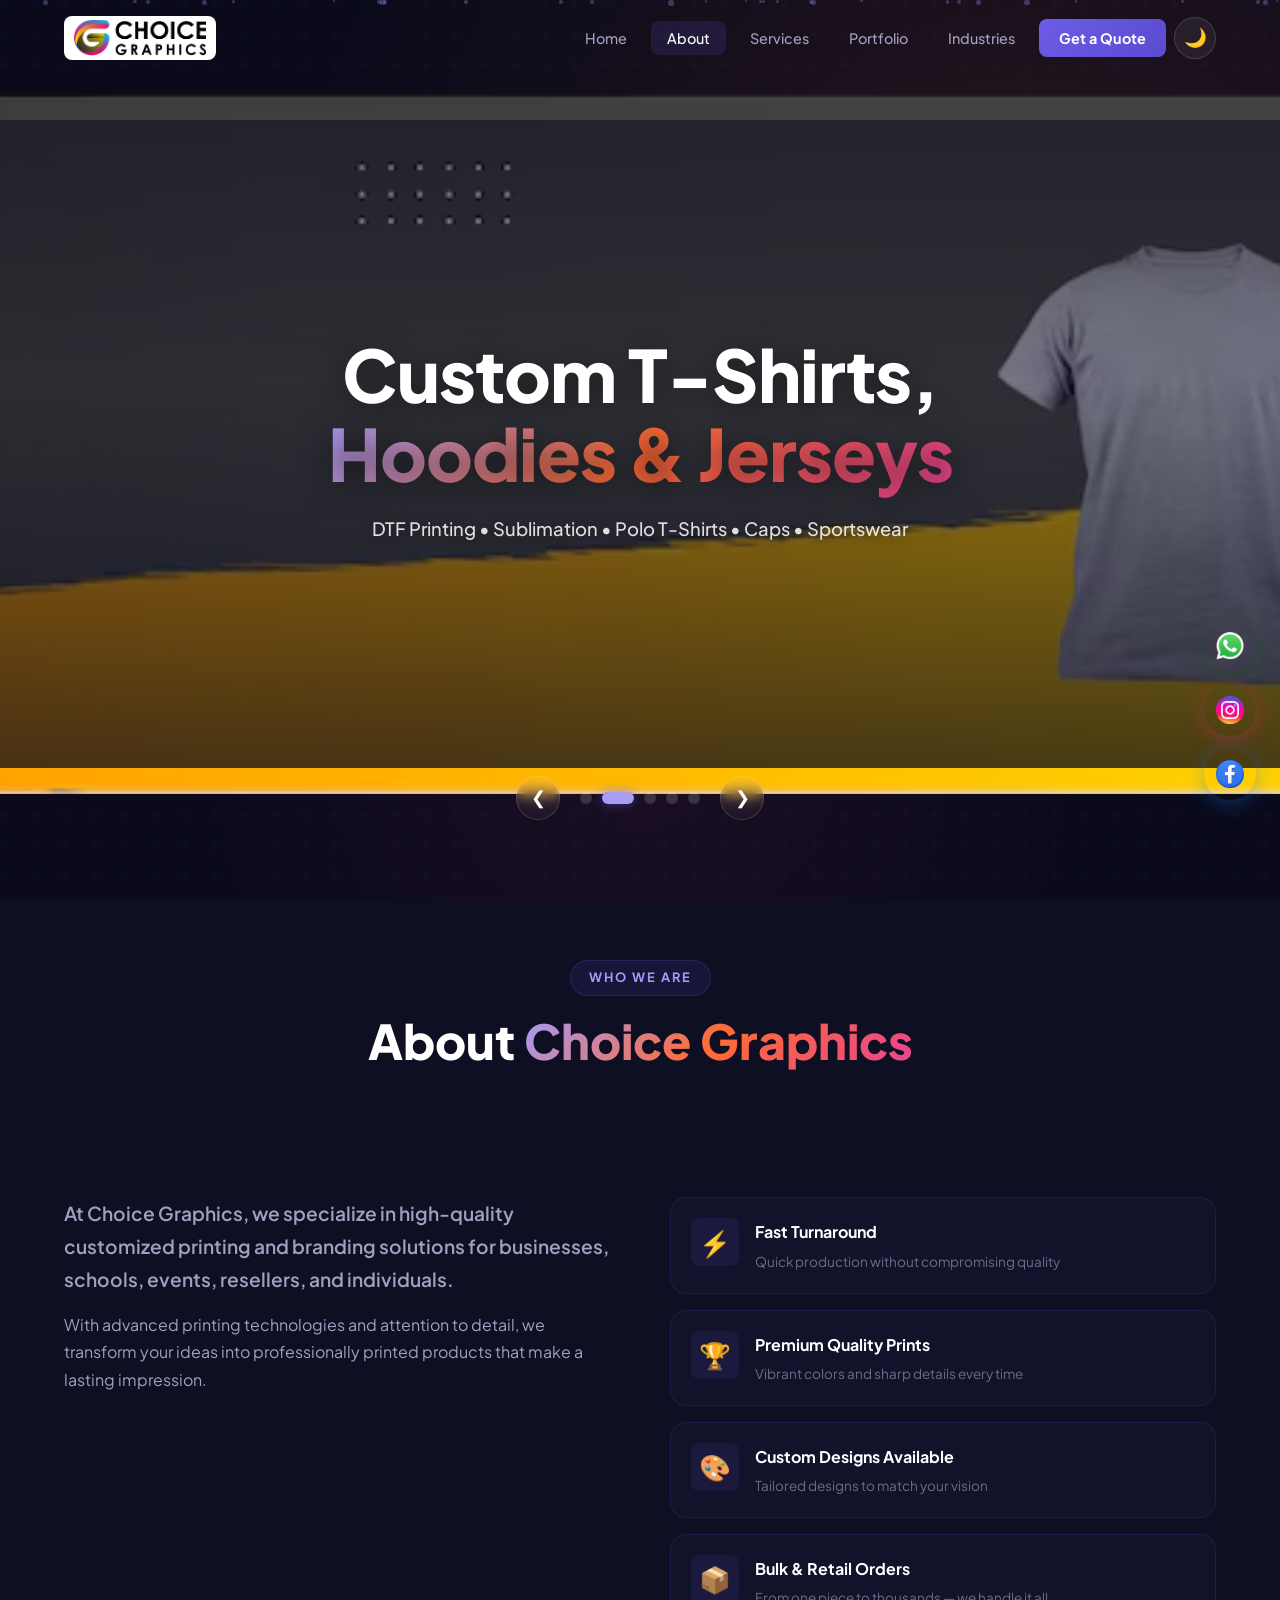
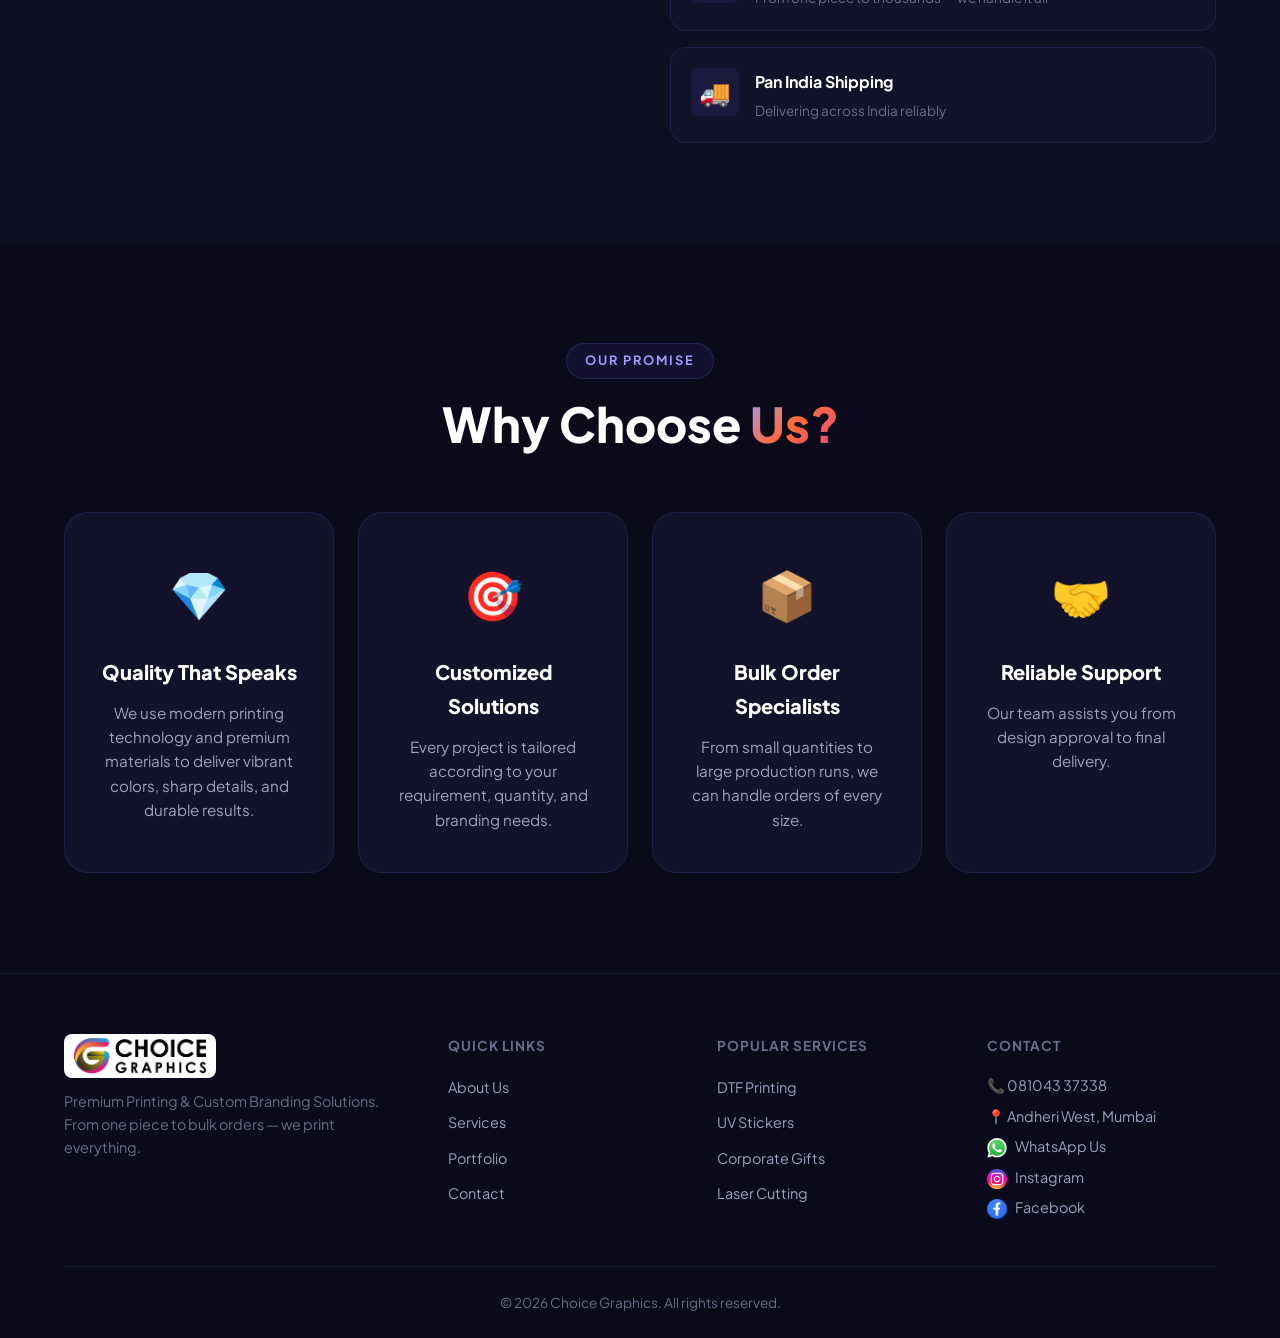
==== about.html @ 0585a05b "Convert to multi-page website with unified hero slider" ====
<!DOCTYPE html>
<html lang="en">
<head>
  <meta charset="UTF-8" />
  <meta name="viewport" content="width=device-width, initial-scale=1.0" />
  <title>About Us — Choice Graphics</title>
  <link rel="icon" href="favicon.png" type="image/png" />
  <link rel="stylesheet" href="styles.css" />
  <link rel="preconnect" href="https://fonts.googleapis.com" />
  <link rel="preconnect" href="https://fonts.gstatic.com" crossorigin />
  <link href="https://fonts.googleapis.com/css2?family=Inter:wght@400;500;600;700;800;900&family=Plus+Jakarta+Sans:wght@400;500;600;700;800&display=swap" rel="stylesheet" />
  <link rel="stylesheet" href="https://cdnjs.cloudflare.com/ajax/libs/font-awesome/6.5.0/css/all.min.css" />
</head>
<body>
  <!-- Navbar -->
  <nav class="navbar" id="navbar">
    <div class="container navbar-inner">
      <a href="index.html" class="logo">
        <img src="logo.png" alt="Choice Graphics" class="logo-img" />
      </a>
      <button class="mobile-toggle" id="mobileToggle" aria-label="Toggle navigation">
        <span></span><span></span><span></span>
      </button>
      <ul class="nav-links" id="navLinks">
        <li><a href="index.html">Home</a></li>
        <li><a href="about.html" class="active">About</a></li>
        <li><a href="services.html">Services</a></li>
        <li><a href="portfolio.html">Portfolio</a></li>
        <li><a href="industries.html">Industries</a></li>
        <li><a href="contact.html" class="nav-cta">Get a Quote</a></li>
        <li>
          <button class="theme-toggle" id="themeToggle" aria-label="Toggle light/dark mode">
            <span class="theme-icon-dark">🌙</span>
            <span class="theme-icon-light">☀️</span>
          </button>
        </li>
      </ul>
    </div>
  </nav>

  <!-- Hero Section (Same as Home) -->
  <section class="hero" id="hero">
    <div class="hero-bg-overlay"></div>
    <div class="hero-particles" id="heroParticles"></div>
    <div class="hero-slider" id="heroSlider">
      <div class="hero-slide" data-slide="0">
        <img src="gallery/slide1.png" alt="Premium Printing Solutions" class="slide-image" />
        <div class="slide-overlay"></div>
        <div class="container hero-content">
          <h1 class="hero-title">Premium Printing &<br /><span class="gradient-text">Custom Branding Solutions</span></h1>
          <p class="hero-subtitle">DTF • Sublimation • UV Printing • Stickers • Laser Cutting • Corporate Gifts</p>
        </div>
      </div>
      <div class="hero-slide active" data-slide="1">
        <img src="gallery/slide2.png" alt="Custom T-Shirt Printing" class="slide-image" />
        <div class="slide-overlay"></div>
        <div class="container hero-content">
          <h1 class="hero-title">Custom T-Shirts,<br /><span class="gradient-text">Hoodies & Jerseys</span></h1>
          <p class="hero-subtitle">DTF Printing • Sublimation • Polo T-Shirts • Caps • Sportswear</p>
        </div>
      </div>
      <div class="hero-slide" data-slide="2">
        <img src="gallery/slide3.png" alt="UV Stickers & Labels" class="slide-image" />
        <div class="slide-overlay"></div>
        <div class="container hero-content">
          <h1 class="hero-title">UV Stickers &<br /><span class="gradient-text">Product Labels</span></h1>
          <p class="hero-subtitle">Die Cut Stickers • Branding Stickers • Waterproof • Custom Shapes</p>
        </div>
      </div>
      <div class="hero-slide" data-slide="3">
        <img src="gallery/slide4.webp" alt="Corporate Gifting" class="slide-image" />
        <div class="slide-overlay"></div>
        <div class="container hero-content">
          <h1 class="hero-title">Customized Gifts &<br /><span class="gradient-text">Promotional Products</span></h1>
          <p class="hero-subtitle">Mugs • Keychains • Photo Frames • Corporate Gifts • Personalized Items</p>
        </div>
      </div>
      <div class="hero-slide" data-slide="4">
        <img src="gallery/slide5.jpg" alt="Laser Cutting & UV Printing" class="slide-image" />
        <div class="slide-overlay"></div>
        <div class="container hero-content">
          <h1 class="hero-title">Laser Cutting &<br /><span class="gradient-text">UV Printing</span></h1>
          <p class="hero-subtitle">Acrylic Products • Name Plates • Mobile Covers • Corporate Awards</p>
        </div>
      </div>
    </div>
    <div class="hero-slider-controls">
      <button class="slider-arrow slider-prev" id="sliderPrev" aria-label="Previous slide">&#10094;</button>
      <div class="slider-dots" id="sliderDots">
        <button class="slider-dot" data-index="0"></button>
        <button class="slider-dot active" data-index="1"></button>
        <button class="slider-dot" data-index="2"></button>
        <button class="slider-dot" data-index="3"></button>
        <button class="slider-dot" data-index="4"></button>
      </div>
      <button class="slider-arrow slider-next" id="sliderNext" aria-label="Next slide">&#10095;</button>
    </div>

  </section>

  <!-- Page Title -->
  <section class="page-title-section">
    <div class="container">
      <span class="section-tag">Who We Are</span>
      <h2 class="section-title">About <span class="gradient-text">Choice Graphics</span></h2>
    </div>
  </section>

  <!-- About Section -->
  <section class="about" id="about">
    <div class="container">
      <div class="about-grid">
        <div class="about-text">
          <p class="about-lead">
            At Choice Graphics, we specialize in high-quality customized printing and branding solutions for businesses, schools, events, resellers, and individuals.
          </p>
          <p>
            With advanced printing technologies and attention to detail, we transform your ideas into professionally printed products that make a lasting impression.
          </p>
        </div>
        <div class="about-features">
          <div class="feature-card">
            <div class="feature-icon">⚡</div>
            <div>
              <h4>Fast Turnaround</h4>
              <p>Quick production without compromising quality</p>
            </div>
          </div>
          <div class="feature-card">
            <div class="feature-icon">🏆</div>
            <div>
              <h4>Premium Quality Prints</h4>
              <p>Vibrant colors and sharp details every time</p>
            </div>
          </div>
          <div class="feature-card">
            <div class="feature-icon">🎨</div>
            <div>
              <h4>Custom Designs Available</h4>
              <p>Tailored designs to match your vision</p>
            </div>
          </div>
          <div class="feature-card">
            <div class="feature-icon">📦</div>
            <div>
              <h4>Bulk & Retail Orders</h4>
              <p>From one piece to thousands — we handle it all</p>
            </div>
          </div>
          <div class="feature-card">
            <div class="feature-icon">🚚</div>
            <div>
              <h4>Pan India Shipping</h4>
              <p>Delivering across India reliably</p>
            </div>
          </div>
        </div>
      </div>
    </div>
  </section>

  <!-- Why Choose Us Section -->
  <section class="why-choose" id="whychoose">
    <div class="container">
      <div class="section-header">
        <span class="section-tag">Our Promise</span>
        <h2 class="section-title">Why Choose <span class="gradient-text">Us?</span></h2>
      </div>
      <div class="why-grid">
        <div class="why-card">
          <div class="why-icon">💎</div>
          <h3>Quality That Speaks</h3>
          <p>We use modern printing technology and premium materials to deliver vibrant colors, sharp details, and durable results.</p>
        </div>
        <div class="why-card">
          <div class="why-icon">🎯</div>
          <h3>Customized Solutions</h3>
          <p>Every project is tailored according to your requirement, quantity, and branding needs.</p>
        </div>
        <div class="why-card">
          <div class="why-icon">📦</div>
          <h3>Bulk Order Specialists</h3>
          <p>From small quantities to large production runs, we can handle orders of every size.</p>
        </div>
        <div class="why-card">
          <div class="why-icon">🤝</div>
          <h3>Reliable Support</h3>
          <p>Our team assists you from design approval to final delivery.</p>
        </div>
      </div>
    </div>
  </section>

  <!-- Footer -->
  <footer class="footer">
    <div class="container">
      <div class="footer-grid">
        <div class="footer-brand">
          <a href="index.html" class="logo">
            <img src="logo.png" alt="Choice Graphics" class="logo-img" />
          </a>
          <p>Premium Printing & Custom Branding Solutions. From one piece to bulk orders — we print everything.</p>
        </div>
        <div class="footer-links">
          <h4>Quick Links</h4>
          <ul>
            <li><a href="about.html">About Us</a></li>
            <li><a href="services.html">Services</a></li>
            <li><a href="portfolio.html">Portfolio</a></li>
            <li><a href="contact.html">Contact</a></li>
          </ul>
        </div>
        <div class="footer-links">
          <h4>Popular Services</h4>
          <ul>
            <li><a href="services.html">DTF Printing</a></li>
            <li><a href="services.html">UV Stickers</a></li>
            <li><a href="services.html">Corporate Gifts</a></li>
            <li><a href="services.html">Laser Cutting</a></li>
          </ul>
        </div>
        <div class="footer-contact">
          <h4>Contact</h4>
          <p>📞 <a href="tel:08104337338">081043 37338</a></p>
          <p>📍 Andheri West, Mumbai</p>
          <p><img src="wapp.png" alt="WhatsApp" style="width: 20px; height: 20px; object-fit: contain; vertical-align: middle; margin-right: 6px;" /> <a href="https://wa.me/918104337338" target="_blank">WhatsApp Us</a></p>
          <p><img src="insta.png" alt="Instagram" style="width: 20px; height: 20px; object-fit: contain; vertical-align: middle; margin-right: 6px;" /> <a href="https://www.instagram.com/choicegraphics.in" target="_blank">Instagram</a></p>
          <p><img src="fb.png" alt="Facebook" style="width: 20px; height: 20px; object-fit: contain; vertical-align: middle; margin-right: 6px;" /> <a href="https://www.facebook.com/choicegraphics.in" target="_blank">Facebook</a></p>
        </div>
      </div>
      <div class="footer-bottom">
        <p>&copy; 2026 Choice Graphics. All rights reserved.</p>
      </div>
    </div>
  </footer>

  <!-- Social Floating Buttons -->
  <div class="social-floats">
    <a href="https://wa.me/918104337338" target="_blank" class="social-float whatsapp" aria-label="Chat on WhatsApp">
      <img src="wapp.png" alt="WhatsApp" style="width: 28px; height: 28px; object-fit: contain;" />
    </a>
    <a href="https://www.instagram.com/choicegraphics.in" target="_blank" class="social-float instagram" aria-label="Follow on Instagram">
      <img src="insta.png" alt="Instagram" style="width: 28px; height: 28px; object-fit: contain;" />
    </a>
    <a href="https://www.facebook.com/choicegraphics.in" target="_blank" class="social-float facebook" aria-label="Like on Facebook">
      <img src="fb.png" alt="Facebook" style="width: 28px; height: 28px; object-fit: contain;" />
    </a>
  </div>

  <!-- Back to Top -->
  <button class="back-to-top" id="backToTop" aria-label="Back to top">↑</button>

  <!-- Gallery Modal -->
  <div id="galleryModal" class="gallery-modal" onclick="closeGallery(event)">
    <button class="gallery-close" onclick="closeGallery()">&times;</button>
    <div class="gallery-wrapper">
      <div id="galleryThumbnails" class="gallery-thumbnails"></div>
      <div class="gallery-content">
        <img id="galleryImage" src="" alt="Gallery Image" />
        <button class="gallery-nav gallery-prev" onclick="prevImage(event)">&#10094;</button>
        <button class="gallery-nav gallery-next" onclick="nextImage(event)">&#10095;</button>
        <div class="gallery-counter">
          <span id="galleryCounter">1</span> / <span id="galleryTotal">3</span>
        </div>
      </div>
    </div>
  </div>

  <!-- Service Image Modal -->
  <div id="serviceImageModal" class="service-image-modal" onclick="closeServiceImage(event)">
    <button class="service-image-close" onclick="closeServiceImage(event)">&times;</button>
    <img id="serviceImage" src="" alt="Service Image" />
  </div>

  <script src="script.js"></script>
</body>
</html>
---- styles.css ----
/* ===== RESET & BASE ===== */
*, *::before, *::after {
  margin: 0;
  padding: 0;
  box-sizing: border-box;
}

:root {
  --primary: #6c5ce7;
  --primary-dark: #5a4bd1;
  --primary-light: #a29bfe;
  --accent-orange: #ff6b35;
  --accent-green: #00b894;
  --accent-pink: #e84393;
  --accent-blue: #0984e3;
  --accent-red: #d63031;
  --accent-teal: #00cec9;
  --bg-dark: #0a0a1a;
  --bg-card: #12122a;
  --bg-card-hover: #1a1a3e;
  --bg-section: #0f0f24;
  --text-primary: #ffffff;
  --text-secondary: #a0a0c0;
  --text-muted: #6c6c8a;
  --border-color: rgba(108, 92, 231, 0.15);
  --shadow-sm: 0 2px 8px rgba(0,0,0,0.2);
  --shadow-md: 0 8px 32px rgba(0,0,0,0.3);
  --shadow-lg: 0 16px 64px rgba(0,0,0,0.4);
  --shadow-glow: 0 0 40px rgba(108, 92, 231, 0.15);
  --radius-sm: 8px;
  --radius-md: 16px;
  --radius-lg: 24px;
  --radius-xl: 32px;
  --font-main: 'Plus Jakarta Sans', 'Inter', -apple-system, BlinkMacSystemFont, sans-serif;
  --transition: 0.3s cubic-bezier(0.4, 0, 0.2, 1);
}

/* ===== LIGHT MODE ===== */
[data-theme="light"] {
  --bg-dark: #f5f5fa;
  --bg-card: #ffffff;
  --bg-card-hover: #f0f0f8;
  --bg-section: #eeeef6;
  --text-primary: #1a1a2e;
  --text-secondary: #555580;
  --text-muted: #8888aa;
  --border-color: rgba(108, 92, 231, 0.12);
  --shadow-sm: 0 2px 8px rgba(0,0,0,0.06);
  --shadow-md: 0 8px 32px rgba(0,0,0,0.08);
  --shadow-lg: 0 16px 64px rgba(0,0,0,0.1);
  --shadow-glow: 0 0 40px rgba(108, 92, 231, 0.08);
}

[data-theme="light"] .hero {
  background: radial-gradient(ellipse at 20% 50%, rgba(108, 92, 231, 0.08) 0%, transparent 50%),
              radial-gradient(ellipse at 80% 20%, rgba(255, 107, 53, 0.06) 0%, transparent 50%),
              radial-gradient(ellipse at 50% 80%, rgba(232, 67, 147, 0.05) 0%, transparent 50%),
              var(--bg-dark);
}

[data-theme="light"] .hero-bg-overlay {
  opacity: 0.3;
}

[data-theme="light"] .slide-overlay {
  background: linear-gradient(
    to bottom,
    rgba(245, 245, 250, 0.45) 0%,
    rgba(245, 245, 250, 0.3) 40%,
    rgba(245, 245, 250, 0.65) 100%
  );
}

[data-theme="light"] .hero-title {
  text-shadow: 0 2px 20px rgba(0,0,0,0.15);
}

[data-theme="light"] .hero-subtitle {
  color: rgba(26,26,46,0.8);
  text-shadow: 0 1px 8px rgba(255,255,255,0.5);
}

[data-theme="light"] .navbar.scrolled {
  background: rgba(10, 10, 26, 0.92);
  border-bottom: 1px solid rgba(108, 92, 231, 0.15);
}

[data-theme="light"] .nav-links a {
  color: #a0a0c0;
}

[data-theme="light"] .nav-links a:hover {
  color: #fff;
  background: rgba(108, 92, 231, 0.1);
}

[data-theme="light"] .feature-card:hover,
[data-theme="light"] .service-card:hover,
[data-theme="light"] .industry-card:hover,
[data-theme="light"] .why-card:hover {
  box-shadow: 0 8px 32px rgba(0,0,0,0.08);
}

[data-theme="light"] .service-card::before {
  opacity: 0.6;
}

[data-theme="light"] .contact-form {
  background: var(--bg-card);
  border-color: var(--border-color);
}

[data-theme="light"] .form-group input,
[data-theme="light"] .form-group select,
[data-theme="light"] .form-group textarea {
  background: rgba(0,0,0,0.02);
  border-color: rgba(0,0,0,0.1);
  color: var(--text-primary);
}

[data-theme="light"] .form-group input:focus,
[data-theme="light"] .form-group select:focus,
[data-theme="light"] .form-group textarea:focus {
  border-color: var(--primary);
  background: rgba(108, 92, 231, 0.03);
}

[data-theme="light"] .form-group select option {
  background: var(--bg-card);
  color: var(--text-primary);
}

[data-theme="light"] .file-upload {
  border-color: rgba(0,0,0,0.1);
}

[data-theme="light"] .mobile-toggle span {
  background: #fff;
}

[data-theme="light"] .nav-links.active {
  background: rgba(10, 10, 26, 0.98);
}

[data-theme="light"] .slider-arrow {
  background: rgba(0,0,0,0.04);
  border-color: rgba(0,0,0,0.1);
  color: var(--text-primary);
}

[data-theme="light"] .slider-arrow:hover {
  background: var(--primary);
  color: #fff;
}

[data-theme="light"] .slider-dot {
  background: rgba(0,0,0,0.15);
}

[data-theme="light"] .slider-dot:hover {
  background: rgba(0,0,0,0.3);
}

[data-theme="light"] .back-to-top {
  background: var(--bg-card);
  border-color: var(--border-color);
  color: var(--text-primary);
}

[data-theme="light"] .scroll-arrow {
  border-color: var(--text-muted);
}

[data-theme="light"] .hero-note {
  color: var(--text-muted);
}

[data-theme="light"] .footer {
  border-top-color: var(--border-color);
}

/* ===== THEME TOGGLE BUTTON ===== */
.theme-toggle {
  width: 42px;
  height: 42px;
  border-radius: 50%;
  border: 1px solid rgba(255,255,255,0.15);
  background: rgba(255,255,255,0.06);
  cursor: pointer;
  display: flex;
  align-items: center;
  justify-content: center;
  transition: var(--transition);
  position: relative;
  overflow: hidden;
  padding: 0;
}

.theme-toggle:hover {
  background: var(--primary);
  border-color: var(--primary);
  transform: rotate(15deg);
}

.theme-icon-dark,
.theme-icon-light {
  position: absolute;
  font-size: 1.15rem;
  transition: var(--transition);
}

/* Default: dark mode — show moon, hide sun */
.theme-icon-dark {
  opacity: 1;
  transform: rotate(0deg) scale(1);
}

.theme-icon-light {
  opacity: 0;
  transform: rotate(-90deg) scale(0.5);
}

/* Light mode: show sun, hide moon */
[data-theme="light"] .theme-icon-dark {
  opacity: 0;
  transform: rotate(90deg) scale(0.5);
}

[data-theme="light"] .theme-icon-light {
  opacity: 1;
  transform: rotate(0deg) scale(1);
}

[data-theme="light"] .theme-toggle {
  border-color: rgba(255,255,255,0.15);
  background: rgba(255,255,255,0.06);
}

html {
  scroll-behavior: smooth;
  font-size: 16px;
}

body {
  font-family: var(--font-main);
  background: var(--bg-dark);
  color: var(--text-primary);
  line-height: 1.7;
  overflow-x: hidden;
  -webkit-font-smoothing: antialiased;
  -moz-osx-font-smoothing: grayscale;
}

.container {
  max-width: 1200px;
  margin: 0 auto;
  padding: 0 24px;
}

a {
  color: var(--primary-light);
  text-decoration: none;
  transition: var(--transition);
}

a:hover {
  color: var(--primary);
}

img { max-width: 100%; }

/* ===== GRADIENT TEXT ===== */
.gradient-text {
  background: linear-gradient(135deg, var(--primary-light), var(--accent-orange), var(--accent-pink));
  -webkit-background-clip: text;
  -webkit-text-fill-color: transparent;
  background-clip: text;
}

/* ===== BUTTONS ===== */
.btn {
  display: inline-flex;
  align-items: center;
  gap: 8px;
  padding: 14px 28px;
  border-radius: var(--radius-md);
  font-weight: 700;
  font-size: 0.95rem;
  font-family: var(--font-main);
  cursor: pointer;
  transition: var(--transition);
  border: none;
  text-decoration: none;
}

.btn-primary {
  background: linear-gradient(135deg, var(--primary), var(--primary-dark));
  color: #fff;
  box-shadow: 0 4px 20px rgba(108, 92, 231, 0.4);
}

.btn-primary:hover {
  transform: translateY(-2px);
  box-shadow: 0 8px 30px rgba(108, 92, 231, 0.6);
  color: #fff;
}

.btn-secondary {
  background: linear-gradient(135deg, #25d366, #128c7e);
  color: #fff;
  box-shadow: 0 4px 20px rgba(37, 211, 102, 0.3);
}

.btn-secondary:hover {
  transform: translateY(-2px);
  box-shadow: 0 8px 30px rgba(37, 211, 102, 0.5);
  color: #fff;
}

.btn-outline {
  background: transparent;
  color: var(--text-primary);
  border: 2px solid rgba(255,255,255,0.25);
}

.btn-outline:hover {
  border-color: var(--primary-light);
  background: rgba(108, 92, 231, 0.1);
  color: var(--primary-light);
  transform: translateY(-2px);
}

.btn-instagram {
  background: linear-gradient(135deg, #f09433, #e6683c, #dc2743, #cc2366, #bc1888);
  color: #fff;
  box-shadow: 0 4px 20px rgba(225, 48, 108, 0.3);
}

.btn-instagram:hover {
  transform: translateY(-2px);
  box-shadow: 0 8px 30px rgba(225, 48, 108, 0.5);
  color: #fff;
}

.btn-facebook {
  background: linear-gradient(135deg, #1877f2, #0d5bbd);
  color: #fff;
  box-shadow: 0 4px 20px rgba(24, 119, 242, 0.3);
}

.btn-facebook:hover {
  transform: translateY(-2px);
  box-shadow: 0 8px 30px rgba(24, 119, 242, 0.5);
  color: #fff;
}

.btn-full {
  width: 100%;
  justify-content: center;
  padding: 16px 28px;
  font-size: 1.05rem;
}

.btn-icon { font-size: 1.1em; }

/* ===== NAVBAR ===== */
.navbar {
  position: fixed;
  top: 0;
  left: 0;
  right: 0;
  z-index: 1000;
  padding: 16px 0;
  transition: var(--transition);
  background: transparent;
}

.navbar.scrolled {
  background: rgba(10, 10, 26, 0.92);
  backdrop-filter: blur(20px);
  -webkit-backdrop-filter: blur(20px);
  border-bottom: 1px solid var(--border-color);
  padding: 10px 0;
}

.navbar-inner {
  display: flex;
  align-items: center;
  justify-content: space-between;
}

.logo {
  display: flex;
  align-items: center;
  gap: 4px;
}

.logo:hover { opacity: 0.9; }

.logo-img {
  height: 44px;
  width: auto;
  object-fit: contain;
  transition: var(--transition);
  background: #fff;
  border-radius: 8px;
  padding: 4px 10px;
}

.logo:hover .logo-img {
  transform: scale(1.03);
}

.nav-links {
  display: flex;
  align-items: center;
  gap: 8px;
  list-style: none;
}

.nav-links a {
  color: var(--text-secondary);
  padding: 8px 16px;
  border-radius: var(--radius-sm);
  font-weight: 500;
  font-size: 0.9rem;
  transition: var(--transition);
}

.nav-links a:hover {
  color: #fff;
  background: rgba(108, 92, 231, 0.1);
}

.nav-cta {
  background: linear-gradient(135deg, var(--primary), var(--primary-dark)) !important;
  color: #fff !important;
  padding: 10px 20px !important;
  font-weight: 700 !important;
}

.nav-cta:hover {
  box-shadow: 0 4px 20px rgba(108, 92, 231, 0.5);
}

.mobile-toggle {
  display: none;
  flex-direction: column;
  gap: 5px;
  background: none;
  border: none;
  cursor: pointer;
  padding: 8px;
}

.mobile-toggle span {
  width: 24px;
  height: 2px;
  background: #fff;
  border-radius: 2px;
  transition: var(--transition);
}

/* ===== HERO ===== */
.hero {
  position: relative;
  min-height: 100vh;
  display: flex;
  flex-direction: column;
  align-items: center;
  justify-content: center;
  padding: 120px 0 80px;
  overflow: hidden;
  background: radial-gradient(ellipse at 20% 50%, rgba(108, 92, 231, 0.15) 0%, transparent 50%),
              radial-gradient(ellipse at 80% 20%, rgba(255, 107, 53, 0.1) 0%, transparent 50%),
              radial-gradient(ellipse at 50% 80%, rgba(232, 67, 147, 0.08) 0%, transparent 50%),
              var(--bg-dark);
}

.hero-bg-overlay {
  position: absolute;
  inset: 0;
  background: url("data:image/svg+xml,%3Csvg width='60' height='60' viewBox='0 0 60 60' xmlns='http://www.w3.org/2000/svg'%3E%3Cg fill='none' fill-rule='evenodd'%3E%3Cg fill='%236c5ce7' fill-opacity='0.03'%3E%3Cpath d='M36 34v-4h-2v4h-4v2h4v4h2v-4h4v-2h-4zm0-30V0h-2v4h-4v2h4v4h2V6h4V4h-4zM6 34v-4H4v4H0v2h4v4h2v-4h4v-2H6zM6 4V0H4v4H0v2h4v4h2V6h4V4H6z'/%3E%3C/g%3E%3C/g%3E%3C/svg%3E");
  pointer-events: none;
}

.hero-particles {
  position: absolute;
  inset: 0;
  pointer-events: none;
}

.hero-particle {
  position: absolute;
  width: 4px;
  height: 4px;
  background: var(--primary-light);
  border-radius: 50%;
  opacity: 0.3;
  animation: float-particle linear infinite;
}

@keyframes float-particle {
  0% { transform: translateY(100vh) scale(0); opacity: 0; }
  10% { opacity: 0.3; }
  90% { opacity: 0.3; }
  100% { transform: translateY(-10vh) scale(1); opacity: 0; }
}

.hero-content {
  position: relative;
  z-index: 2;
  text-align: center;
  max-width: 900px;
}

.hero-slide[data-slide="0"] .hero-content {
  text-align: center !important;
  max-width: 55% !important;
  margin-left: 5% !important;
  margin-right: auto !important;
}

/* ===== HERO SLIDER ===== */
.hero-slider {
  position: relative;
  width: 100%;
  flex: 1;
  display: flex;
  align-items: center;
}

.hero-slide {
  position: absolute;
  inset: 0;
  display: flex;
  align-items: center;
  justify-content: center;
  opacity: 0;
  visibility: hidden;
  transition: opacity 1s cubic-bezier(0.4, 0, 0.2, 1),
              visibility 1s;
}

.hero-slide.active {
  opacity: 1;
  visibility: visible;
}

/* Slide background image */
.slide-image {
  position: absolute;
  inset: 0;
  width: 100%;
  height: 100%;
  object-fit: cover;
  transition: transform 6s ease-out;
}

.hero-slide.active .slide-image {
  transform: scale(1.08);
}

/* Dark overlay on images */
.slide-overlay {
  position: absolute;
  inset: 0;
  background: linear-gradient(
    to bottom,
    rgba(10, 10, 26, 0.55) 0%,
    rgba(10, 10, 26, 0.4) 40%,
    rgba(10, 10, 26, 0.75) 100%
  );
  z-index: 1;
}

/* Per-slide animated children */
.hero-slide.active .hero-title {
  animation: slideTitleIn 0.8s cubic-bezier(0.4, 0, 0.2, 1) 0.15s both;
}

.hero-slide.active .hero-subtitle {
  animation: slideSubIn 0.8s cubic-bezier(0.4, 0, 0.2, 1) 0.35s both;
}

@keyframes slideTitleIn {
  from { opacity: 0; transform: translateY(30px); filter: blur(6px); }
  to   { opacity: 1; transform: translateY(0); filter: blur(0); }
}

@keyframes slideSubIn {
  from { opacity: 0; transform: translateY(20px); }
  to   { opacity: 1; transform: translateY(0); }
}

/* Slider Controls */
.hero-slider-controls {
  position: relative;
  z-index: 10;
  display: flex;
  align-items: center;
  justify-content: center;
  gap: 20px;
  margin-top: 8px;
}

.slider-arrow {
  width: 44px;
  height: 44px;
  border-radius: 50%;
  border: 1px solid rgba(255,255,255,0.15);
  background: rgba(255,255,255,0.04);
  color: #fff;
  font-size: 1.1rem;
  cursor: pointer;
  transition: var(--transition);
  display: flex;
  align-items: center;
  justify-content: center;
  backdrop-filter: blur(8px);
}

.slider-arrow:hover {
  background: var(--primary);
  border-color: var(--primary);
  transform: scale(1.08);
}

.slider-dots {
  display: flex;
  gap: 10px;
  align-items: center;
}

.slider-dot {
  width: 12px;
  height: 12px;
  border-radius: 50%;
  border: none;
  background: rgba(255,255,255,0.15);
  cursor: pointer;
  transition: var(--transition);
  padding: 0;
}

.slider-dot:hover {
  background: rgba(255,255,255,0.35);
}

.slider-dot.active {
  background: var(--primary);
  box-shadow: 0 0 12px rgba(108, 92, 231, 0.5);
  width: 32px;
  border-radius: 6px;
}

/* Progress bar inside active dot */
.slider-dot.active {
  position: relative;
  overflow: hidden;
}

.slider-dot.active::after {
  content: '';
  position: absolute;
  top: 0;
  left: 0;
  height: 100%;
  background: rgba(255,255,255,0.4);
  border-radius: 6px;
  animation: dotProgress 5s linear forwards;
}

@keyframes dotProgress {
  from { width: 0%; }
  to   { width: 100%; }
}

/* Hero bottom (CTAs + Stats always visible) */
.hero-bottom {
  position: relative;
  z-index: 10;
  text-align: center;
  margin-top: 16px;
}

.hero-badge {
  display: inline-block;
  padding: 8px 20px;
  background: rgba(108, 92, 231, 0.12);
  border: 1px solid rgba(108, 92, 231, 0.25);
  border-radius: 50px;
  font-size: 0.85rem;
  font-weight: 600;
  color: var(--primary-light);
  margin-bottom: 28px;
}

.hero-title {
  font-size: clamp(2.5rem, 6vw, 4.5rem);
  font-weight: 900;
  line-height: 1.1;
  margin-bottom: 20px;
  letter-spacing: -1px;
  text-shadow: 0 4px 30px rgba(0,0,0,0.5);
}

.hero-subtitle {
  font-size: clamp(0.95rem, 2vw, 1.15rem);
  color: rgba(255,255,255,0.85);
  margin-bottom: 10px;
  font-weight: 500;
  text-shadow: 0 2px 12px rgba(0,0,0,0.4);
}

.hero-ctas {
  display: flex;
  gap: 16px;
  justify-content: center;
  flex-wrap: wrap;
  margin-bottom: 24px;
  animation: fadeInUp 0.8s ease 0.3s both;
}

.hero-note {
  font-style: italic;
  color: var(--text-muted);
  font-size: 0.9rem;
  margin-bottom: 48px;
  animation: fadeInUp 0.8s ease 0.4s both;
}

.hero-stats {
  display: flex;
  justify-content: center;
  gap: 48px;
  flex-wrap: wrap;
  animation: fadeInUp 0.8s ease 0.5s both;
}

.stat {
  text-align: center;
}

.stat-number {
  display: block;
  font-size: 2.5rem;
  font-weight: 900;
  background: linear-gradient(135deg, var(--primary-light), var(--accent-orange));
  -webkit-background-clip: text;
  -webkit-text-fill-color: transparent;
  background-clip: text;
  line-height: 1.2;
}

.stat-label {
  display: block;
  font-size: 0.85rem;
  color: var(--text-muted);
  font-weight: 500;
}

.hero-scroll-indicator {
  position: absolute;
  bottom: 32px;
  left: 50%;
  transform: translateX(-50%);
  animation: fadeInUp 1s ease 1s both;
}

.scroll-arrow {
  width: 24px;
  height: 24px;
  border-right: 2px solid var(--text-muted);
  border-bottom: 2px solid var(--text-muted);
  transform: rotate(45deg);
  animation: scrollBounce 2s ease-in-out infinite;
}

@keyframes scrollBounce {
  0%, 100% { transform: rotate(45deg) translateY(0); }
  50% { transform: rotate(45deg) translateY(8px); }
}

@keyframes fadeInUp {
  from { opacity: 0; transform: translateY(30px); }
  to { opacity: 1; transform: translateY(0); }
}

@keyframes fadeInDown {
  from { opacity: 0; transform: translateY(-20px); }
  to { opacity: 1; transform: translateY(0); }
}

/* ===== PAGE HERO (Inner Pages) ===== */
.page-hero {
  padding: 140px 0 60px;
  background: radial-gradient(ellipse at 20% 50%, rgba(108, 92, 231, 0.15) 0%, transparent 50%),
              radial-gradient(ellipse at 80% 20%, rgba(255, 107, 53, 0.1) 0%, transparent 50%),
              var(--bg-dark);
  text-align: center;
}

.page-hero .section-title {
  font-size: clamp(2rem, 4vw, 3rem);
  margin-bottom: 12px;
}

.page-hero .section-desc {
  max-width: 650px;
}

[data-theme="light"] .page-hero {
  background: radial-gradient(ellipse at 20% 50%, rgba(108, 92, 231, 0.08) 0%, transparent 50%),
              radial-gradient(ellipse at 80% 20%, rgba(255, 107, 53, 0.06) 0%, transparent 50%),
              var(--bg-dark);
}

/* ===== NAVBAR Z-INDEX FIX ===== */
.navbar:not(.scrolled) {
  z-index: 100;
}

/* ===== PAGE TITLE SECTION (below hero on inner pages) ===== */
.page-title-section {
  padding: 60px 0 20px;
  text-align: center;
  background: var(--bg-section);
}

.page-title-section .section-title {
  margin-bottom: 8px;
}

.page-title-section .section-desc {
  max-width: 650px;
}

/* ===== NAV ACTIVE STATE ===== */
.nav-links a.active {
  color: #fff;
  background: rgba(108, 92, 231, 0.15);
}

.nav-cta.active {
  background: linear-gradient(135deg, var(--primary), var(--primary-dark)) !important;
}

/* ===== SECTION COMMON ===== */
section {
  padding: 100px 0;
}

.section-header {
  text-align: center;
  margin-bottom: 60px;
}

.section-tag {
  display: inline-block;
  padding: 6px 18px;
  background: rgba(108, 92, 231, 0.1);
  border: 1px solid rgba(108, 92, 231, 0.2);
  border-radius: 50px;
  font-size: 0.8rem;
  font-weight: 700;
  color: var(--primary-light);
  text-transform: uppercase;
  letter-spacing: 2px;
  margin-bottom: 16px;
}

.section-title {
  font-size: clamp(2rem, 4vw, 3rem);
  font-weight: 900;
  line-height: 1.2;
  margin-bottom: 16px;
}

.section-desc {
  color: var(--text-secondary);
  max-width: 600px;
  margin: 0 auto;
  font-size: 1.05rem;
}

/* ===== ABOUT ===== */
.about {
  background: var(--bg-section);
}

.about-grid {
  display: grid;
  grid-template-columns: 1fr 1fr;
  gap: 60px;
  align-items: start;
}

.about-lead {
  font-size: 1.2rem;
  font-weight: 600;
  color: var(--text-primary);
  line-height: 1.7;
  margin-bottom: 16px;
}

.about-text p {
  color: var(--text-secondary);
  margin-bottom: 16px;
}

.about-features {
  display: flex;
  flex-direction: column;
  gap: 16px;
}

.feature-card {
  display: flex;
  align-items: flex-start;
  gap: 16px;
  padding: 20px;
  background: var(--bg-card);
  border: 1px solid var(--border-color);
  border-radius: var(--radius-md);
  transition: var(--transition);
}

.feature-card:hover {
  background: var(--bg-card-hover);
  border-color: rgba(108, 92, 231, 0.3);
  transform: translateX(4px);
}

.feature-icon {
  font-size: 1.6rem;
  flex-shrink: 0;
  width: 48px;
  height: 48px;
  display: flex;
  align-items: center;
  justify-content: center;
  background: rgba(108, 92, 231, 0.1);
  border-radius: var(--radius-sm);
}

.feature-card h4 {
  font-size: 1rem;
  font-weight: 700;
  margin-bottom: 4px;
}

.feature-card p {
  font-size: 0.85rem;
  color: var(--text-muted);
}

/* ===== SERVICES ===== */
.services {
  background: var(--bg-dark);
}

.services-grid {
  display: grid;
  grid-template-columns: repeat(auto-fit, minmax(320px, 1fr));
  gap: 24px;
}

.service-card {
  background: var(--bg-card);
  border: 1px solid var(--border-color);
  border-radius: var(--radius-lg);
  padding: 32px;
  transition: var(--transition);
  position: relative;
  overflow: hidden;
}

.service-card::before {
  content: '';
  position: absolute;
  top: 0;
  left: 0;
  right: 0;
  height: 3px;
  background: linear-gradient(90deg, var(--primary), var(--accent-orange));
  opacity: 0;
  transition: var(--transition);
}

.service-card:hover {
  transform: translateY(-4px);
  border-color: rgba(108, 92, 231, 0.3);
  box-shadow: var(--shadow-glow);
}

.service-card:hover::before {
  opacity: 1;
}

.service-icon-wrap {
  width: 56px;
  height: 56px;
  border-radius: var(--radius-md);
  display: flex;
  align-items: center;
  justify-content: center;
  font-size: 1.6rem;
  margin-bottom: 20px;
}

.service-icon-wrap.orange { background: rgba(255, 107, 53, 0.12); }
.service-icon-wrap.green { background: rgba(0, 184, 148, 0.12); }
.service-icon-wrap.pink { background: rgba(232, 67, 147, 0.12); }
.service-icon-wrap.blue { background: rgba(9, 132, 227, 0.12); }
.service-icon-wrap.purple { background: rgba(108, 92, 231, 0.12); }
.service-icon-wrap.red { background: rgba(214, 48, 49, 0.12); }
.service-icon-wrap.teal { background: rgba(0, 206, 201, 0.12); }

.service-card h3 {
  font-size: 1.25rem;
  font-weight: 800;
  margin-bottom: 16px;
}

.service-list {
  list-style: none;
  margin-bottom: 20px;
}

.service-list li {
  padding: 6px 0;
  color: var(--text-secondary);
  font-size: 0.9rem;
  position: relative;
  padding-left: 80px;
}

.service-list li::before {
  content: '→';
  position: absolute;
  left: 0;
  color: var(--primary-light);
  font-size: 0.8rem;
}

.service-link {
  display: inline-flex;
  align-items: center;
  font-weight: 700;
  font-size: 0.9rem;
  color: var(--primary-light);
  transition: var(--transition);
}

.service-link:hover {
  color: var(--accent-orange);
  gap: 8px;
}

/* ===== INDUSTRIES ===== */
.industries {
  background: var(--bg-section);
}

.industries-grid {
  display: grid;
  grid-template-columns: repeat(auto-fit, minmax(220px, 1fr));
  gap: 20px;
}

.industry-card {
  background: var(--bg-card);
  border: 1px solid var(--border-color);
  border-radius: var(--radius-md);
  padding: 32px 24px;
  text-align: center;
  transition: var(--transition);
}

.industry-card:hover {
  transform: translateY(-4px);
  border-color: rgba(108, 92, 231, 0.3);
  background: var(--bg-card-hover);
  box-shadow: var(--shadow-glow);
}

.industry-icon {
  font-size: 2.5rem;
  margin-bottom: 12px;
}

.industry-card h4 {
  font-size: 1rem;
  font-weight: 700;
}

/* ===== WHY CHOOSE US ===== */
.why-choose {
  background: var(--bg-dark);
}

.why-grid {
  display: grid;
  grid-template-columns: repeat(auto-fit, minmax(260px, 1fr));
  gap: 24px;
}

.why-card {
  background: var(--bg-card);
  border: 1px solid var(--border-color);
  border-radius: var(--radius-lg);
  padding: 40px 32px;
  text-align: center;
  transition: var(--transition);
}

.why-card:hover {
  transform: translateY(-4px);
  border-color: rgba(108, 92, 231, 0.3);
  box-shadow: var(--shadow-glow);
}

.why-icon {
  font-size: 3rem;
  margin-bottom: 20px;
}

.why-card h3 {
  font-size: 1.25rem;
  font-weight: 800;
  margin-bottom: 12px;
}

.why-card p {
  color: var(--text-secondary);
  font-size: 0.95rem;
  line-height: 1.6;
}

/* ===== PORTFOLIO ===== */
.portfolio {
  background: var(--bg-section);
}

.portfolio-grid {
  display: grid;
  grid-template-columns: repeat(4, 1fr);
  gap: 20px;
}

.portfolio-card {
  border-radius: var(--radius-lg);
  overflow: hidden;
  position: relative;
  cursor: pointer;
  transition: var(--transition);
}

.portfolio-card:hover {
  transform: translateY(-4px) scale(1.02);
  box-shadow: var(--shadow-lg);
}

.portfolio-card.large {
  grid-column: span 2;
}

.portfolio-placeholder {
  height: 280px;
  display: flex;
  align-items: center;
  justify-content: center;
  position: relative;
}

.portfolio-card.large .portfolio-placeholder {
  height: 280px;
}

.portfolio-emoji {
  font-size: 4rem;
  filter: drop-shadow(0 4px 12px rgba(0,0,0,0.3));
  transition: var(--transition);
}

.portfolio-card:hover .portfolio-emoji {
  transform: scale(1.15);
}

.portfolio-info {
  position: absolute;
  bottom: 0;
  left: 0;
  right: 0;
  padding: 20px;
  background: linear-gradient(transparent, rgba(0,0,0,0.85));
}

.portfolio-info h4 {
  font-size: 1.05rem;
  font-weight: 700;
  margin-bottom: 4px;
}

.portfolio-info span {
  font-size: 0.8rem;
  color: var(--text-muted);
}

/* Portfolio Slideshow Effect */
.portfolio-slideshow .slide-img:nth-child(1) {
  opacity: 1 !important;
}

.portfolio-card:hover .portfolio-slideshow .slide-img:nth-child(1) {
  opacity: 0 !important;
}

.portfolio-card:hover .portfolio-slideshow .slide-img:nth-child(2) {
  opacity: 1 !important;
  transition-delay: 0s !important;
}

.portfolio-card:hover .portfolio-slideshow .slide-img:nth-child(2) {
  animation: slideFadeInOut 3s ease-in-out infinite;
}

.portfolio-card:hover .portfolio-slideshow .slide-img:nth-child(3) {
  animation: slideFadeInOut 3s ease-in-out 1.5s infinite;
}

@keyframes slideFadeInOut {
  0%, 100% { opacity: 0; }
  50% { opacity: 1; }
}

/* ===== PROCESS ===== */
.process {
  background: var(--bg-dark);
}

.process-grid {
  display: grid;
  grid-template-columns: repeat(4, 1fr);
  gap: 24px;
  position: relative;
}

.process-step {
  text-align: center;
  position: relative;
  padding: 32px 20px;
}

.step-number {
  width: 64px;
  height: 64px;
  border-radius: 50%;
  background: linear-gradient(135deg, var(--primary), var(--primary-dark));
  color: #fff;
  font-size: 1.5rem;
  font-weight: 900;
  display: flex;
  align-items: center;
  justify-content: center;
  margin: 0 auto 20px;
  position: relative;
  z-index: 2;
  box-shadow: 0 4px 20px rgba(108, 92, 231, 0.4);
}

.step-connector {
  position: absolute;
  top: 63px;
  right: -24px;
  width: calc(100% - 64px);
  height: 2px;
  background: linear-gradient(90deg, var(--primary), rgba(108, 92, 231, 0.2));
  z-index: 1;
}

.process-step:last-child .step-connector {
  display: none;
}

.step-content h3 {
  font-size: 1.1rem;
  font-weight: 800;
  margin-bottom: 8px;
}

.step-content p {
  font-size: 0.9rem;
  color: var(--text-secondary);
  line-height: 1.5;
}

/* ===== CONTACT ===== */
.contact {
  background: var(--bg-section);
}

.contact-grid {
  display: grid;
  grid-template-columns: 1fr 1.2fr;
  gap: 48px;
  align-items: start;
}

.contact-item {
  display: flex;
  gap: 16px;
  margin-bottom: 28px;
  align-items: flex-start;
}

.contact-icon {
  font-size: 1.5rem;
  width: 48px;
  height: 48px;
  background: rgba(108, 92, 231, 0.1);
  border-radius: var(--radius-sm);
  display: flex;
  align-items: center;
  justify-content: center;
  flex-shrink: 0;
}

.contact-item h4 {
  font-size: 0.85rem;
  font-weight: 700;
  text-transform: uppercase;
  letter-spacing: 1px;
  color: var(--text-muted);
  margin-bottom: 4px;
}

.contact-item a {
  font-size: 1.1rem;
  font-weight: 600;
  color: var(--text-primary);
}

.contact-item a:hover {
  color: var(--primary-light);
}

.contact-item p {
  color: var(--text-secondary);
  font-size: 0.95rem;
  line-height: 1.6;
}

.map-container {
  margin-top: 20px;
  border-radius: var(--radius-md);
  overflow: hidden;
  border: 1px solid var(--border-color);
}

/* Contact Form */
.contact-form {
  background: var(--bg-card);
  border: 1px solid var(--border-color);
  border-radius: var(--radius-lg);
  padding: 40px;
}

.contact-form h3 {
  font-size: 1.5rem;
  font-weight: 800;
  margin-bottom: 28px;
}

.form-row {
  display: grid;
  grid-template-columns: 1fr 1fr;
  gap: 16px;
}

.form-group {
  margin-bottom: 20px;
}

.form-group label {
  display: block;
  font-size: 0.85rem;
  font-weight: 600;
  color: var(--text-secondary);
  margin-bottom: 8px;
}

.required {
  color: var(--accent-orange);
}

.form-group input,
.form-group select,
.form-group textarea {
  width: 100%;
  padding: 12px 16px;
  background: rgba(255,255,255,0.04);
  border: 1px solid rgba(255,255,255,0.1);
  border-radius: var(--radius-sm);
  color: var(--text-primary);
  font-family: var(--font-main);
  font-size: 0.95rem;
  transition: var(--transition);
  outline: none;
}

.form-group input::placeholder,
.form-group textarea::placeholder {
  color: var(--text-muted);
}

.form-group input:focus,
.form-group select:focus,
.form-group textarea:focus {
  border-color: var(--primary);
  background: rgba(108, 92, 231, 0.05);
  box-shadow: 0 0 0 3px rgba(108, 92, 231, 0.1);
}

.form-group select {
  cursor: pointer;
  appearance: none;
  background-image: url("data:image/svg+xml,%3Csvg xmlns='http://www.w3.org/2000/svg' width='12' height='12' fill='%23a0a0c0' viewBox='0 0 16 16'%3E%3Cpath d='M8 11L3 6h10l-5 5z'/%3E%3C/svg%3E");
  background-repeat: no-repeat;
  background-position: right 16px center;
}

.form-group select option {
  background: var(--bg-card);
  color: var(--text-primary);
}

.form-group textarea {
  resize: vertical;
  min-height: 100px;
}

.file-upload {
  position: relative;
  border: 2px dashed rgba(255,255,255,0.1);
  border-radius: var(--radius-md);
  padding: 28px;
  text-align: center;
  cursor: pointer;
  transition: var(--transition);
}

.file-upload:hover {
  border-color: var(--primary);
  background: rgba(108, 92, 231, 0.05);
}

.file-upload input[type="file"] {
  position: absolute;
  inset: 0;
  opacity: 0;
  cursor: pointer;
}

.upload-icon {
  font-size: 2rem;
  display: block;
  margin-bottom: 8px;
}

.file-upload p {
  color: var(--text-secondary);
  font-size: 0.9rem;
}

.upload-link {
  color: var(--primary-light);
  font-weight: 600;
}

.file-upload small {
  color: var(--text-muted);
  font-size: 0.8rem;
}

/* ===== FOOTER ===== */
.footer {
  background: var(--bg-dark);
  border-top: 1px solid var(--border-color);
  padding: 60px 0 24px;
}

.footer-grid {
  display: grid;
  grid-template-columns: 1.5fr 1fr 1fr 1fr;
  gap: 40px;
  margin-bottom: 40px;
}

.footer-brand .logo {
  margin-bottom: 12px;
}

.footer-brand p {
  color: var(--text-muted);
  font-size: 0.9rem;
  line-height: 1.6;
}

.footer-links h4,
.footer-contact h4 {
  font-size: 0.85rem;
  font-weight: 700;
  text-transform: uppercase;
  letter-spacing: 1px;
  color: var(--text-muted);
  margin-bottom: 16px;
}

.footer-links ul {
  list-style: none;
}

.footer-links li {
  margin-bottom: 8px;
}

.footer-links a {
  color: var(--text-secondary);
  font-size: 0.9rem;
}

.footer-links a:hover {
  color: var(--primary-light);
}

.footer-contact p {
  color: var(--text-secondary);
  font-size: 0.9rem;
  margin-bottom: 6px;
}

.footer-contact a {
  color: var(--text-secondary);
}

.footer-contact a:hover {
  color: var(--primary-light);
}

.footer-bottom {
  border-top: 1px solid var(--border-color);
  padding-top: 24px;
  text-align: center;
}

.footer-bottom p {
  color: var(--text-muted);
  font-size: 0.85rem;
}

/* ===== SOCIAL FLOATING BUTTONS ===== */
.social-floats {
  position: fixed;
  bottom: 100px;
  right: 24px;
  display: flex;
  flex-direction: column;
  gap: 12px;
  z-index: 999;
}

.social-float {
  width: 52px;
  height: 52px;
  border-radius: 50%;
  display: flex;
  align-items: center;
  justify-content: center;
  font-size: 1.4rem;
  transition: var(--transition);
  color: #fff;
  text-decoration: none;
}

.social-float:hover {
  transform: scale(1.12);
  color: #fff;
}

.social-float.whatsapp {
  background: transparent;
  box-shadow: 0 4px 20px rgba(42, 79, 55, 0.782);
}

.social-float.whatsapp:hover {
  box-shadow: 0 6px 30px rgba(37, 211, 102, 0.6);
}

.social-float.instagram {
  background: transparent;
  box-shadow: 0 4px 20px rgba(225, 48, 108, 0.35);
}

.social-float.instagram:hover {
  box-shadow: 0 6px 30px rgba(225, 48, 108, 0.55);
}

.social-float.facebook {
  background: transparent;
  box-shadow: 0 4px 20px rgba(24, 119, 242, 0.35);
}

.social-float.facebook:hover {
  box-shadow: 0 6px 30px rgba(24, 119, 242, 0.55);
}

/* ===== BACK TO TOP ===== */
.back-to-top {
  position: fixed;
  bottom: 30px;
  right: 24px;
  width: 48px;
  height: 48px;
  background: var(--bg-card);
  border: 1px solid var(--border-color);
  border-radius: 50%;
  color: var(--text-primary);
  font-size: 1.2rem;
  cursor: pointer;
  z-index: 998;
  transition: var(--transition);
  opacity: 0;
  pointer-events: none;
  display: flex;
  align-items: center;
  justify-content: center;
}

.back-to-top.visible {
  opacity: 1;
  pointer-events: auto;
}

.back-to-top:hover {
  background: var(--primary);
  border-color: var(--primary);
}

/* ===== GALLERY MODAL ===== */
.gallery-modal {
  position: fixed;
  top: 0;
  left: 0;
  width: 100%;
  height: 100%;
  background: rgba(0, 0, 0, 0.95);
  z-index: 10000;
  display: none;
  align-items: center;
  justify-content: center;
  opacity: 0;
  transition: opacity 0.3s ease;
}

.gallery-modal.active {
  display: flex;
  opacity: 1;
}

.gallery-wrapper {
  position: relative;
  display: flex;
  flex-direction: column-reverse;
  width: 100%;
  height: 100%;
  gap: 0;
}

/* Thumbnails Grid */
.gallery-thumbnails {
  display: flex;
  justify-content: center;
  gap: 12px;
  padding: 15px 20px;
  max-height: 130px;
  overflow-y: auto;
  background: rgba(0, 0, 0, 0.3);
  width: 100%;
}

.gallery-thumbnails img {
  width: 100px;
  height: 100px;
  object-fit: cover;
  border-radius: 8px;
  cursor: pointer;
  transition: all 0.3s ease;
  border: 3px solid transparent;
  opacity: 0.6;
  flex-shrink: 0;
}

.gallery-thumbnails img:hover {
  opacity: 1;
  transform: scale(1.05);
  border-color: var(--primary-light);
}

.gallery-thumbnails img.active {
  opacity: 1;
  border-color: var(--primary);
  box-shadow: 0 0 20px rgba(108, 92, 231, 0.6);
}

.gallery-content {
  position: relative;
  flex: 1;
  display: flex;
  align-items: center;
  justify-content: center;
  min-height: 0;
  padding: 0;
}

.gallery-content img {
  max-width: 90%;
  max-height: calc(100vh - 160px);
  object-fit: contain;
  border-radius: 12px;
  box-shadow: 0 20px 80px rgba(0,0,0,0.6);
  transition: opacity 0.3s ease;
}

/* Close Button - Top Right */
.gallery-close {
  position: absolute;
  top: 20px;
  right: 20px;
  width: 50px;
  height: 50px;
  border: 2px solid rgba(255,255,255,0.3);
  background: rgba(0, 0, 0, 0.6);
  backdrop-filter: blur(10px);
  color: #fff;
  font-size: 2rem;
  border-radius: 50%;
  cursor: pointer;
  transition: all 0.3s ease;
  display: flex;
  align-items: center;
  justify-content: center;
  z-index: 10001;
  line-height: 1;
}

.gallery-close:hover {
  background: var(--primary);
  border-color: var(--primary);
  transform: scale(1.1) rotate(90deg);
  box-shadow: 0 8px 30px rgba(108, 92, 231, 0.5);
}

/* Navigation Arrows - Sides of Image */
.gallery-nav {
  position: absolute;
  top: 50%;
  transform: translateY(-50%);
  width: 60px;
  height: 60px;
  border: 2px solid rgba(255,255,255,0.3);
  background: rgba(0, 0, 0, 0.5);
  backdrop-filter: blur(10px);
  color: #fff;
  font-size: 1.8rem;
  border-radius: 50%;
  cursor: pointer;
  transition: all 0.3s ease;
  display: flex;
  align-items: center;
  justify-content: center;
  z-index: 10001;
}

.gallery-nav:hover {
  background: var(--primary);
  border-color: var(--primary);
  transform: translateY(-50%) scale(1.15);
  box-shadow: 0 8px 30px rgba(108, 92, 231, 0.5);
}

.gallery-prev {
  left: 30px;
}

.gallery-next {
  right: 30px;
}

/* Remove counter */
.gallery-counter {
  display: none;
}

/* ===== SERVICE IMAGE MODAL ===== */
.service-image-modal {
  position: fixed;
  top: 0;
  left: 0;
  width: 100%;
  height: 100%;
  background: rgba(0, 0, 0, 0.9);
  z-index: 10002;
  display: none;
  align-items: center;
  justify-content: center;
  opacity: 0;
  transition: opacity 0.3s ease;
}

.service-image-modal.active {
  display: flex;
  opacity: 1;
}

.service-image-modal img {
  max-width: 90%;
  max-height: 85vh;
  object-fit: contain;
  border-radius: 12px;
  box-shadow: 0 20px 80px rgba(0,0,0,0.7);
  animation: zoomIn 0.3s ease;
}

@keyframes zoomIn {
  from {
    transform: scale(0.8);
    opacity: 0;
  }
  to {
    transform: scale(1);
    opacity: 1;
  }
}

.service-image-close {
  position: absolute;
  top: 30px;
  right: 30px;
  width: 50px;
  height: 50px;
  border: 2px solid rgba(255,255,255,0.3);
  background: rgba(0, 0, 0, 0.6);
  backdrop-filter: blur(10px);
  color: #fff;
  font-size: 2rem;
  border-radius: 50%;
  cursor: pointer;
  transition: all 0.3s ease;
  display: flex;
  align-items: center;
  justify-content: center;
  line-height: 1;
  z-index: 10003;
}

.service-image-close:hover {
  background: var(--primary);
  border-color: var(--primary);
  transform: scale(1.1) rotate(90deg);
  box-shadow: 0 8px 30px rgba(108, 92, 231, 0.5);
}

.service-list li {
  transition: all 0.3s ease;
}

.service-list li:hover {
  color: var(--primary-light);
  transform: translateX(5px);
}

/* ===== ANIMATIONS (scroll reveal) ===== */
.reveal {
  opacity: 0;
  transform: translateY(40px);
  transition: opacity 0.7s ease, transform 0.7s ease;
}

.reveal.visible {
  opacity: 1;
  transform: translateY(0);
}

/* ===== RESPONSIVE ===== */
@media (max-width: 1024px) {
  .about-grid {
    grid-template-columns: 1fr;
    gap: 40px;
  }

  .portfolio-grid {
    grid-template-columns: repeat(3, 1fr);
  }

  .process-grid {
    grid-template-columns: repeat(2, 1fr);
  }

  .step-connector {
    display: none;
  }

  .contact-grid {
    grid-template-columns: 1fr;
  }

  .footer-grid {
    grid-template-columns: 1fr 1fr;
  }
}

@media (max-width: 768px) {
  .logo-img {
    height: 34px;
    padding: 3px 8px;
  }

  .hero-slide[data-slide="0"] .hero-content {
    text-align: center !important;
    max-width: 95% !important;
    margin-left: auto !important;
    margin-right: auto !important;
    padding: 0 15px !important;
  }

  .hero-title {
    font-size: clamp(1.5rem, 7vw, 2.5rem);
    padding: 0 10px;
  }

  .hero-subtitle {
    font-size: clamp(0.8rem, 2.5vw, 1rem);
    padding: 0 10px;
  }

  .hero-content {
    max-width: 95% !important;
    padding: 0 15px !important;
  }

  .slide-image {
    object-fit: cover;
    object-position: center;
  }

  .nav-links {
    position: fixed;
    top: 0;
    right: -100%;
    width: 280px;
    height: 100vh;
    background: rgba(10, 10, 26, 0.98);
    backdrop-filter: blur(20px);
    -webkit-backdrop-filter: blur(20px);
    flex-direction: column;
    padding: 80px 32px 32px;
    gap: 8px;
    transition: var(--transition);
    border-left: 1px solid var(--border-color);
  }

  .nav-links.active {
    right: 0;
  }

  .nav-links a {
    font-size: 1rem;
    padding: 12px 16px;
    width: 100%;
  }

  .mobile-toggle {
    display: flex;
    z-index: 1001;
  }

  .mobile-toggle.active span:nth-child(1) {
    transform: rotate(45deg) translate(5px, 5px);
  }

  .mobile-toggle.active span:nth-child(2) {
    opacity: 0;
  }

  .mobile-toggle.active span:nth-child(3) {
    transform: rotate(-45deg) translate(5px, -5px);
  }

  .hero-title {
    font-size: clamp(2rem, 8vw, 3rem);
  }

  .hero-ctas {
    flex-direction: column;
    align-items: center;
  }

  .hero-ctas .btn {
    width: 100%;
    max-width: 280px;
    justify-content: center;
  }

  .hero-stats {
    gap: 24px;
  }

  .stat-number {
    font-size: 2rem;
  }

  .services-grid {
    grid-template-columns: 1fr;
  }

  .portfolio-grid {
    grid-template-columns: repeat(2, 1fr);
  }

  .portfolio-card.large {
    grid-column: span 2;
  }

  .process-grid {
    grid-template-columns: 1fr;
    gap: 16px;
  }

  .form-row {
    grid-template-columns: 1fr;
  }

  .contact-form {
    padding: 28px 20px;
  }

  .footer-grid {
    grid-template-columns: 1fr;
    gap: 32px;
  }

  section {
    padding: 72px 0;
  }
}

@media (max-width: 480px) {
  .portfolio-grid {
    grid-template-columns: 1fr;
  }

  .portfolio-card.large {
    grid-column: span 1;
  }

  .industries-grid {
    grid-template-columns: repeat(2, 1fr);
  }

  .why-grid {
    grid-template-columns: 1fr;
  }

  .hero-badge {
    font-size: 0.75rem;
    padding: 6px 14px;
  }
}
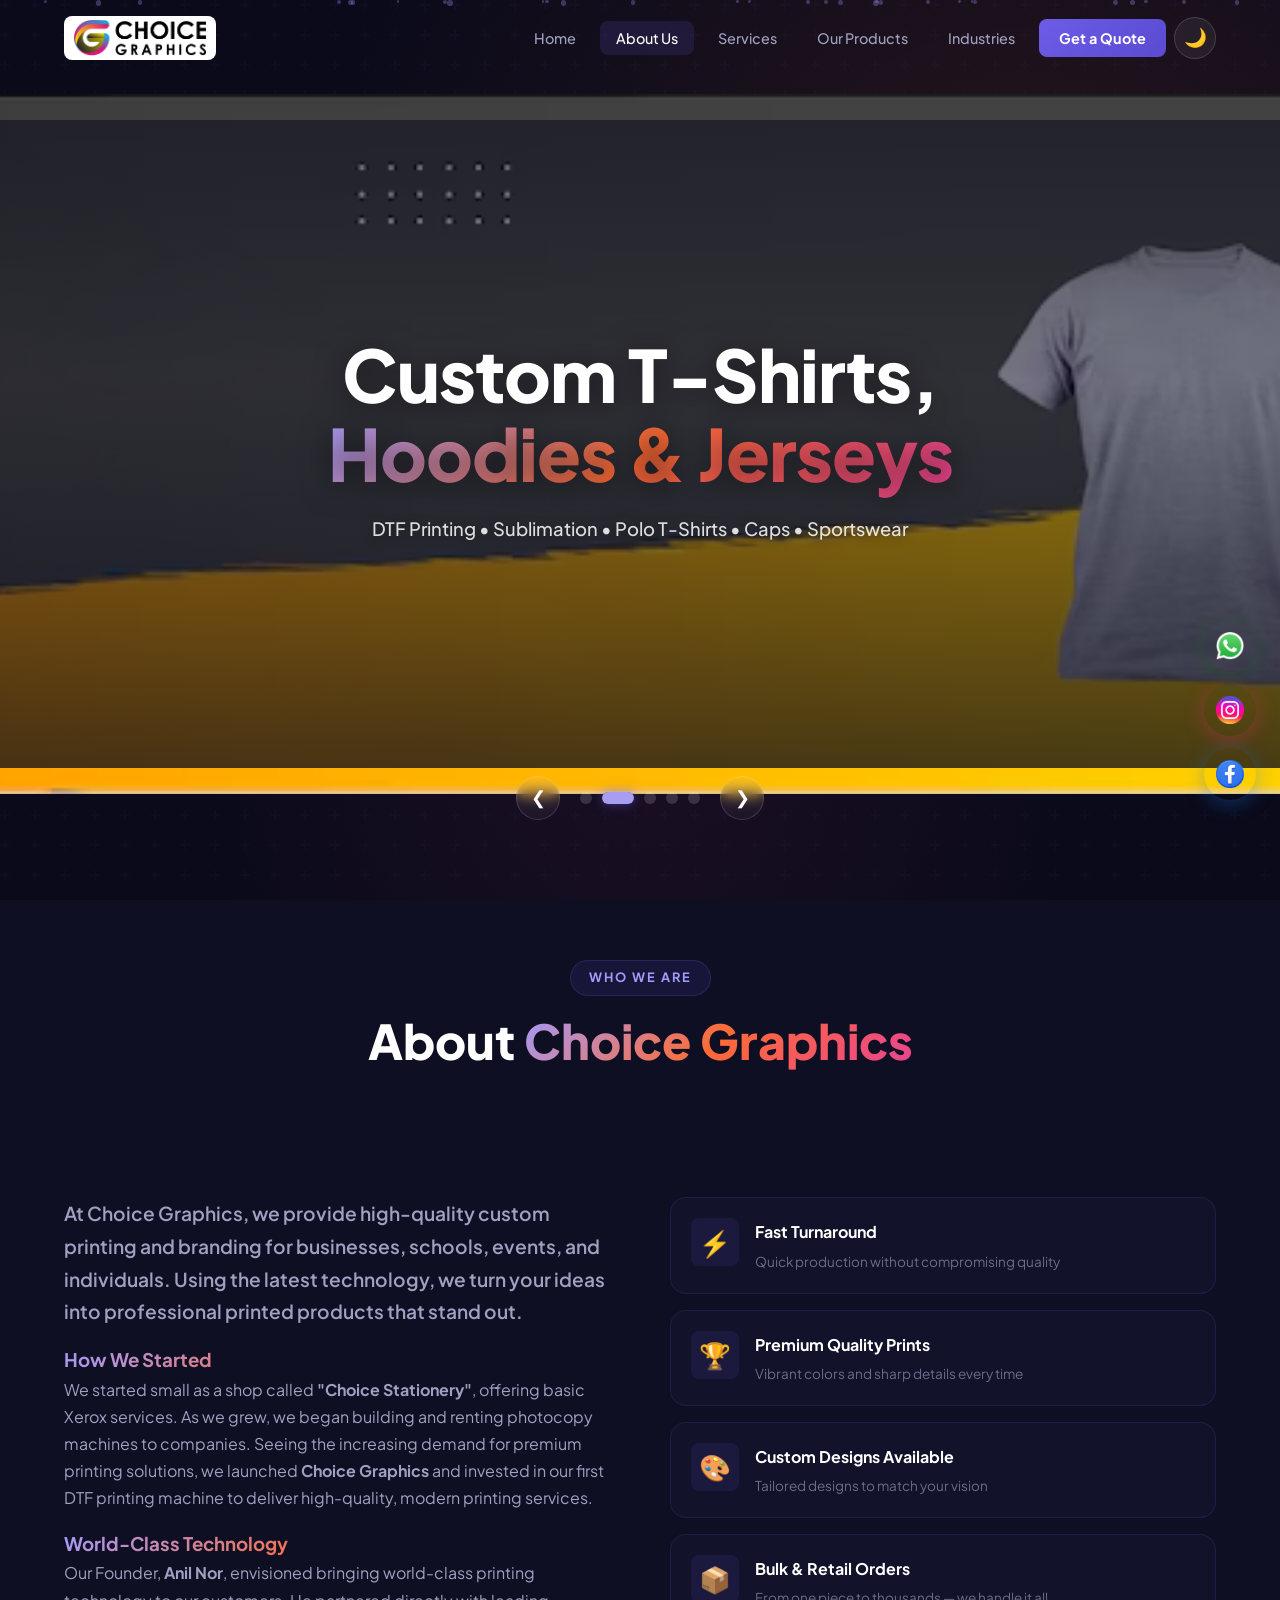
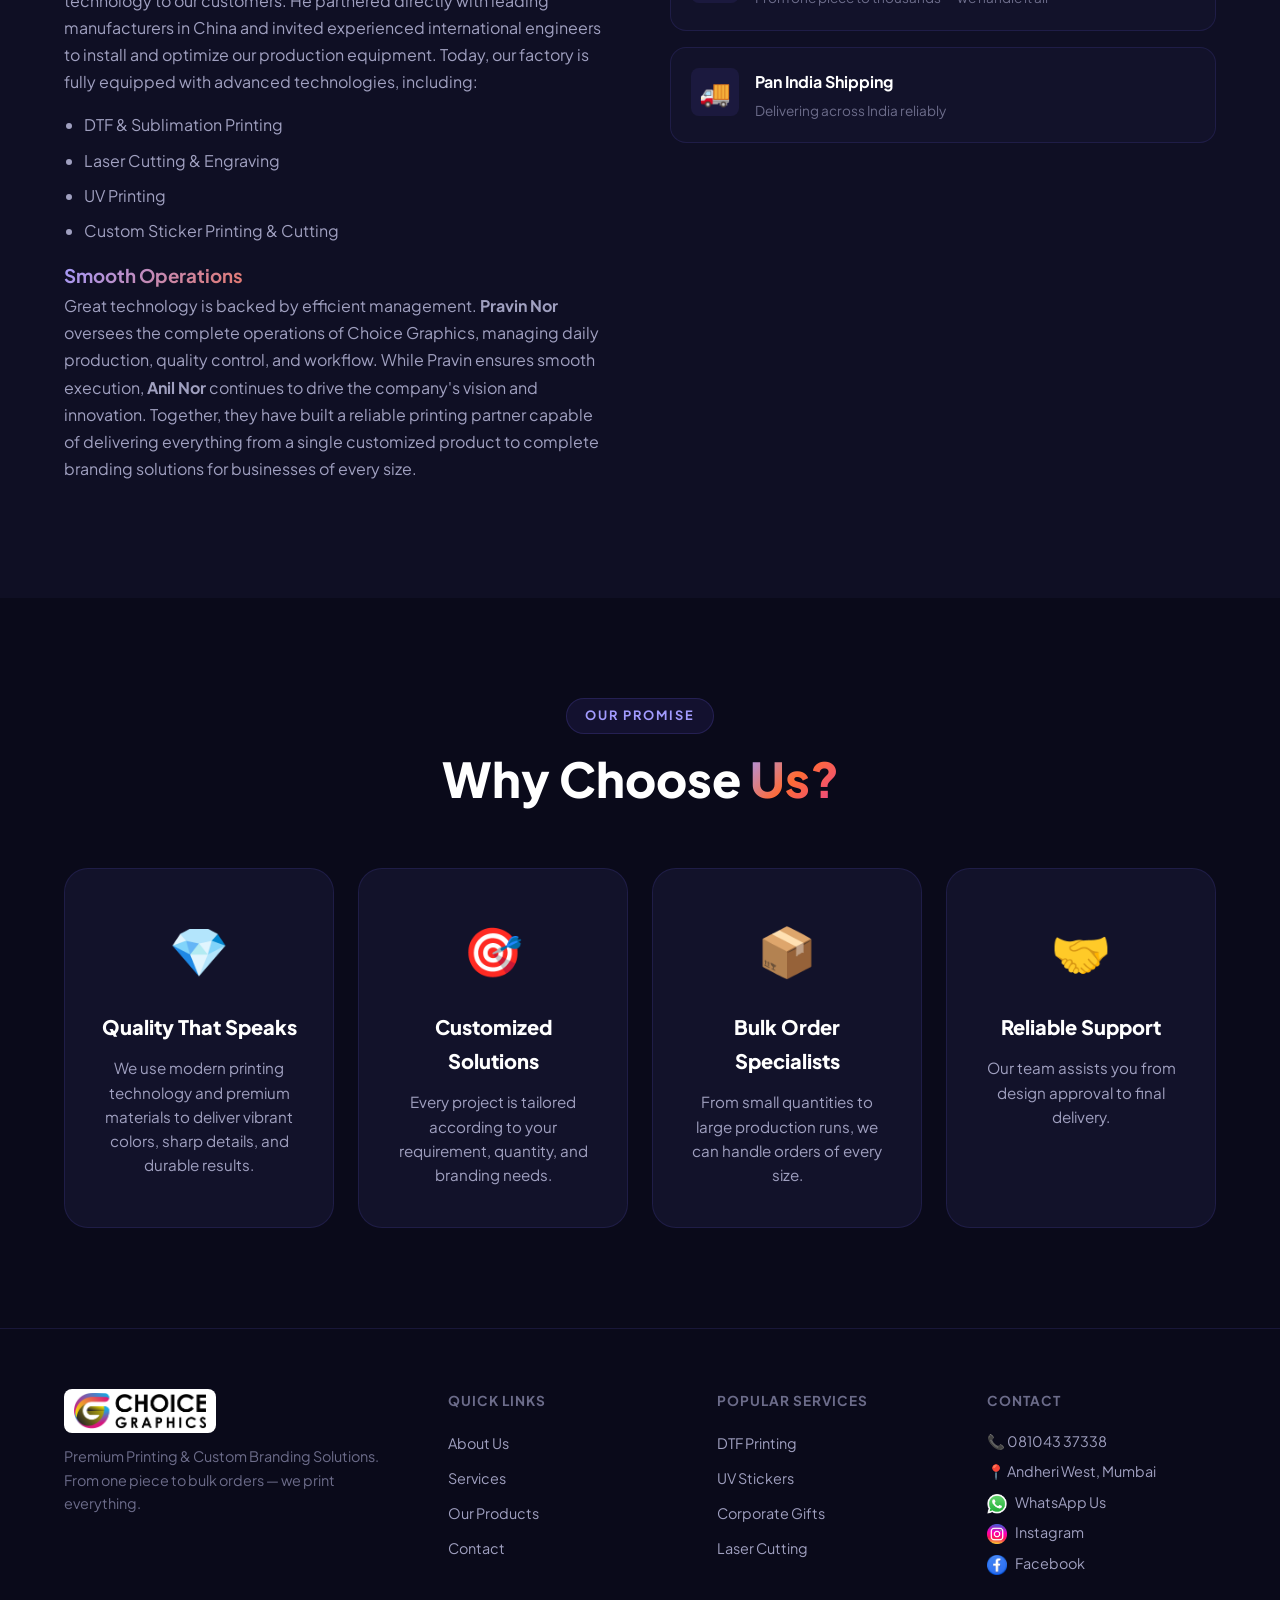
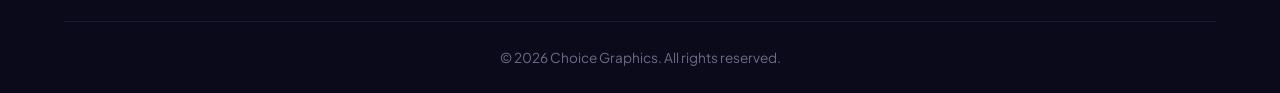
==== commit 59e1a8f0: "Update navigation: Change About to About Us and Portfolio to Our Products across all pages" ====
--- a/about.html
+++ b/about.html
@@ -23,9 +23,9 @@
       </button>
       <ul class="nav-links" id="navLinks">
         <li><a href="index.html">Home</a></li>
-        <li><a href="about.html" class="active">About</a></li>
+        <li><a href="about.html" class="active">About Us</a></li>
         <li><a href="services.html">Services</a></li>
-        <li><a href="portfolio.html">Portfolio</a></li>
+        <li><a href="portfolio.html">Our Products</a></li>
         <li><a href="industries.html">Industries</a></li>
         <li><a href="contact.html" class="nav-cta">Get a Quote</a></li>
         <li>
@@ -112,10 +112,29 @@
       <div class="about-grid">
         <div class="about-text">
           <p class="about-lead">
-            At Choice Graphics, we specialize in high-quality customized printing and branding solutions for businesses, schools, events, resellers, and individuals.
-          </p>
+            At Choice Graphics, we provide high-quality custom printing and branding for businesses, schools, events, and individuals. Using the latest technology, we turn your ideas into professional printed products that stand out.
+          </p>
+
+          <h3 class="about-subtitle gradient-text">How We Started</h3>
           <p>
-            With advanced printing technologies and attention to detail, we transform your ideas into professionally printed products that make a lasting impression.
+            We started small as a shop called <strong>"Choice Stationery"</strong>, offering basic Xerox services. As we grew, we began building and renting photocopy machines to companies. Seeing the increasing demand for premium printing solutions, we launched <strong>Choice Graphics</strong> and invested in our first DTF printing machine to deliver high-quality, modern printing services.
+          </p>
+
+          <h3 class="about-subtitle gradient-text">World-Class Technology</h3>
+          <p>
+            Our Founder, <strong>Anil Nor</strong>, envisioned bringing world-class printing technology to our customers. He partnered directly with leading manufacturers in China and invited experienced international engineers to install and optimize our production equipment. Today, our factory is fully equipped with advanced technologies, including:
+          </p>
+
+          <ul class="about-list">
+            <li>DTF &amp; Sublimation Printing</li>
+            <li>Laser Cutting &amp; Engraving</li>
+            <li>UV Printing</li>
+            <li>Custom Sticker Printing &amp; Cutting</li>
+          </ul>
+
+          <h3 class="about-subtitle gradient-text">Smooth Operations</h3>
+          <p>
+            Great technology is backed by efficient management. <strong>Pravin Nor</strong> oversees the complete operations of Choice Graphics, managing daily production, quality control, and workflow. While Pravin ensures smooth execution, <strong>Anil Nor</strong> continues to drive the company's vision and innovation. Together, they have built a reliable printing partner capable of delivering everything from a single customized product to complete branding solutions for businesses of every size.
           </p>
         </div>
         <div class="about-features">
@@ -206,7 +225,7 @@
           <ul>
             <li><a href="about.html">About Us</a></li>
             <li><a href="services.html">Services</a></li>
-            <li><a href="portfolio.html">Portfolio</a></li>
+            <li><a href="portfolio.html">Our Products</a></li>
             <li><a href="contact.html">Contact</a></li>
           </ul>
         </div>
--- a/styles.css
+++ b/styles.css
@@ -955,6 +955,16 @@
   color: var(--text-muted);
 }
 
+.about-text ul {
+  padding-left: 20px;
+  margin: 16px 0;
+}
+
+.about-text li {
+  margin-bottom: 8px;
+  color: var(--text-secondary);
+}
+
 /* ===== SERVICES ===== */
 .services {
   background: var(--bg-dark);
